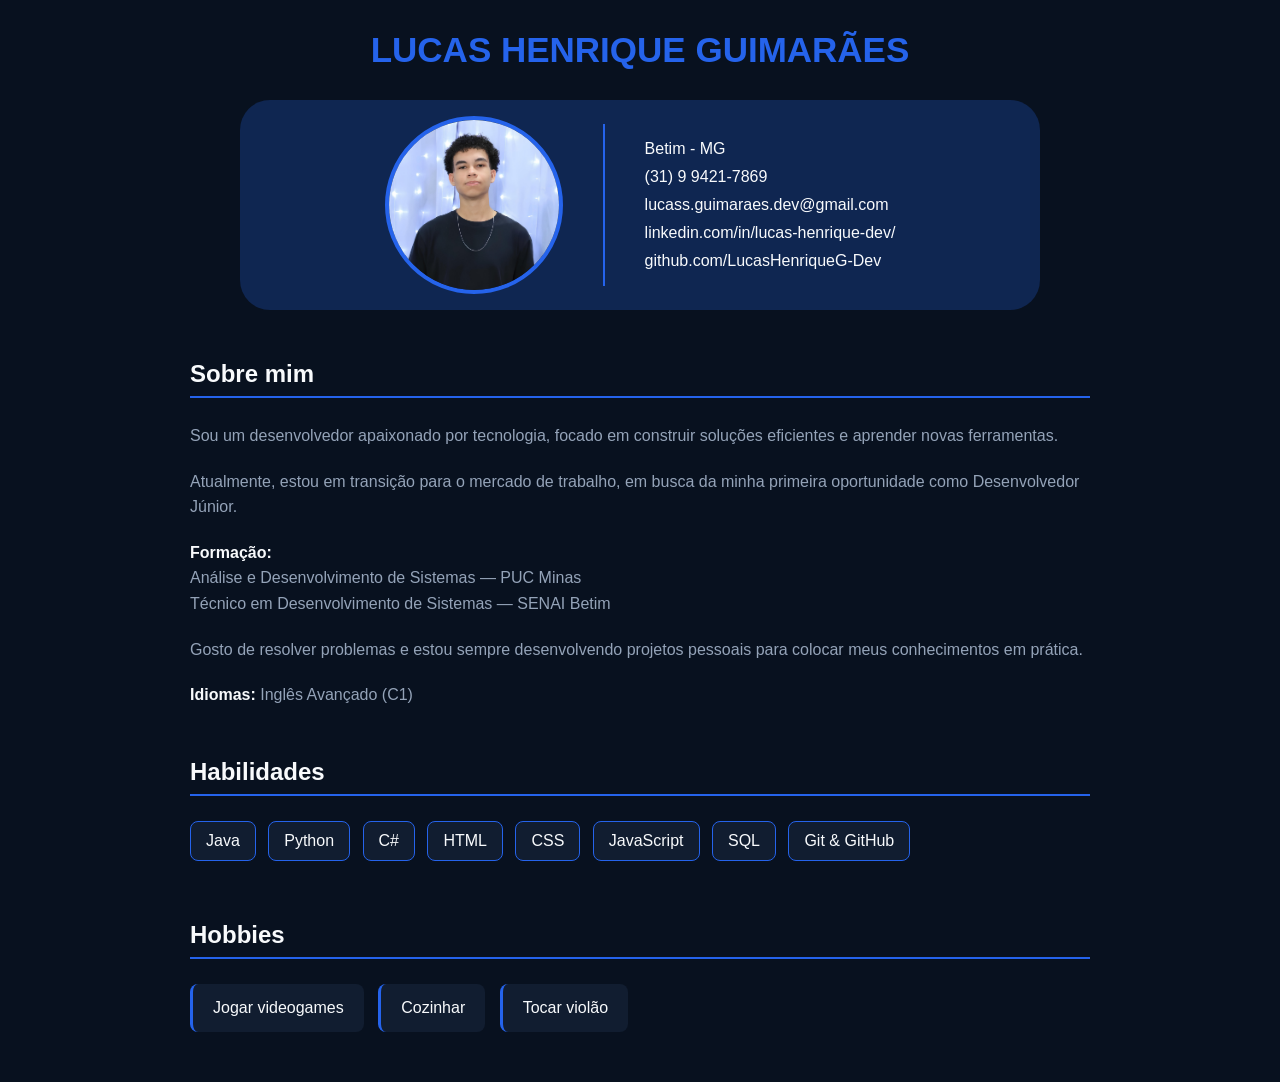
==== index.html @ 46bf3a0b "edição no html e css, fazendo a adição de algumas categorias" ====
<!DOCTYPE html>
<html lang="pt-br">

<head>
    <meta charset="UTF-8">
    <meta name="viewport" content="width=device-width, initial-scale=1.0">
    <title>Lucas Henrique</title>
    <link rel="stylesheet" href="style.css">
</head>

<body>

    <h1 id="nome_tit">LUCAS HENRIQUE GUIMARÃES</h1>

    <div class="imagem">

        <img src="fotos/ft001.jpeg" alt="Foto de perfil">

        <div id="cabecalho">
            <ul>
                <li> Betim - MG</li>
                <li> (31) 9 9421-7869</li>
                <li> lucass.guimaraes.dev@gmail.com</li>
                <li> linkedin.com/in/lucas-henrique-dev/</li>
                <li> github.com/LucasHenriqueG-Dev</li>
            </ul>
        </div>

    </div>


    <section>
        <h3>Sobre mim</h3>

        <div class="sobre-mim">

            <p>
                Sou um desenvolvedor apaixonado por tecnologia, focado em construir
                soluções eficientes e aprender novas ferramentas.
            </p>

            <p>
                Atualmente, estou em transição para o mercado de trabalho,
                em busca da minha primeira oportunidade como Desenvolvedor Júnior.
            </p>

            <p>
                <strong>Formação:</strong><br>
                Análise e Desenvolvimento de Sistemas — PUC Minas<br>
                Técnico em Desenvolvimento de Sistemas — SENAI Betim
            </p>

            <p>
                Gosto de resolver problemas e estou sempre desenvolvendo
                projetos pessoais para colocar meus conhecimentos em prática.
            </p>

            <p>
                <strong>Idiomas:</strong> Inglês Avançado (C1)
            </p>

        </div>
    </section>


    <section>
        <h3>Habilidades</h3>

        <div class="habilidades">

            <span>Java</span>
            <span>Python</span>
            <span>C#</span>
            <span>HTML</span>
            <span>CSS</span>
            <span>JavaScript</span>
            <span>SQL</span>
            <span>Git & GitHub</span>

        </div>
    </section>


    <section>
        <h3>Hobbies</h3>

        <div class="hobbies">

            <div> Jogar videogames</div>
            <div> Cozinhar</div>
            <div> Tocar violão</div>

        </div>
    </section>

</body>

</html>
---- style.css ----
body {
    font-family: Arial, sans-serif;
    background-color: #08111F;
    font-size: 16px;
    color: #94A3B8;

    width: 900px;
    margin: auto;
}



#nome_tit {
    text-align: center;
    color: #2563EB;
    font-size: 35px;
    margin-top: 30px;
    margin-bottom: 30px;
}
.imagem {
    background-color: #2564eb3f;
    border-radius: 30px;
    width: 800px;
    height: 210px;
    margin: auto;
    margin-bottom: 50px;
    display: flex;
    justify-content: center;
    align-items: center;
}


/* FOTO */

.imagem img {
    width: 170px;
    height: 170px;
    border-radius: 50%;
    object-fit: cover;
    border: 4px solid #2563EB;
}


#cabecalho {
    margin-left: 40px;
    padding-left: 40px;
    border-left: 2px solid #2563EB;
}

#cabecalho ul {
    list-style: none;
    padding: 0;
}

#cabecalho li {
    margin: 10px 0;
    color: #F8FAFC;
}


/* TÍTULOS */

h3 {
    color: #F8FAFC;
    font-size: 24px;
    border-bottom: 2px solid #2563EB;
    padding-bottom: 8px;
    margin-top: 40px;
    margin-bottom: 25px;
}



.sobre-mim {
    color: #94A3B8;
    line-height: 1.6;
    margin-bottom: 50px;
}

.sobre-mim p {
    margin-bottom: 20px;
}

strong {
    color: #F8FAFC;
}


.habilidades {
    margin-bottom: 50px;
}
.habilidades span {
    display: inline-block;
    background-color: #111D30;
    color: #F8FAFC;
    border: 1px solid #2563EB;
    border-radius: 8px;
    padding: 10px 15px;

    margin-right: 8px;
    margin-bottom: 10px;
}




.hobbies {
    margin-bottom: 50px;
}

.hobbies div {
    display: inline-block;

    background-color: #111D30;
    color: #F8FAFC;

    border-left: 3px solid #2563EB;
    border-radius: 8px;
    padding: 15px 20px;
    margin-right: 10px;
}
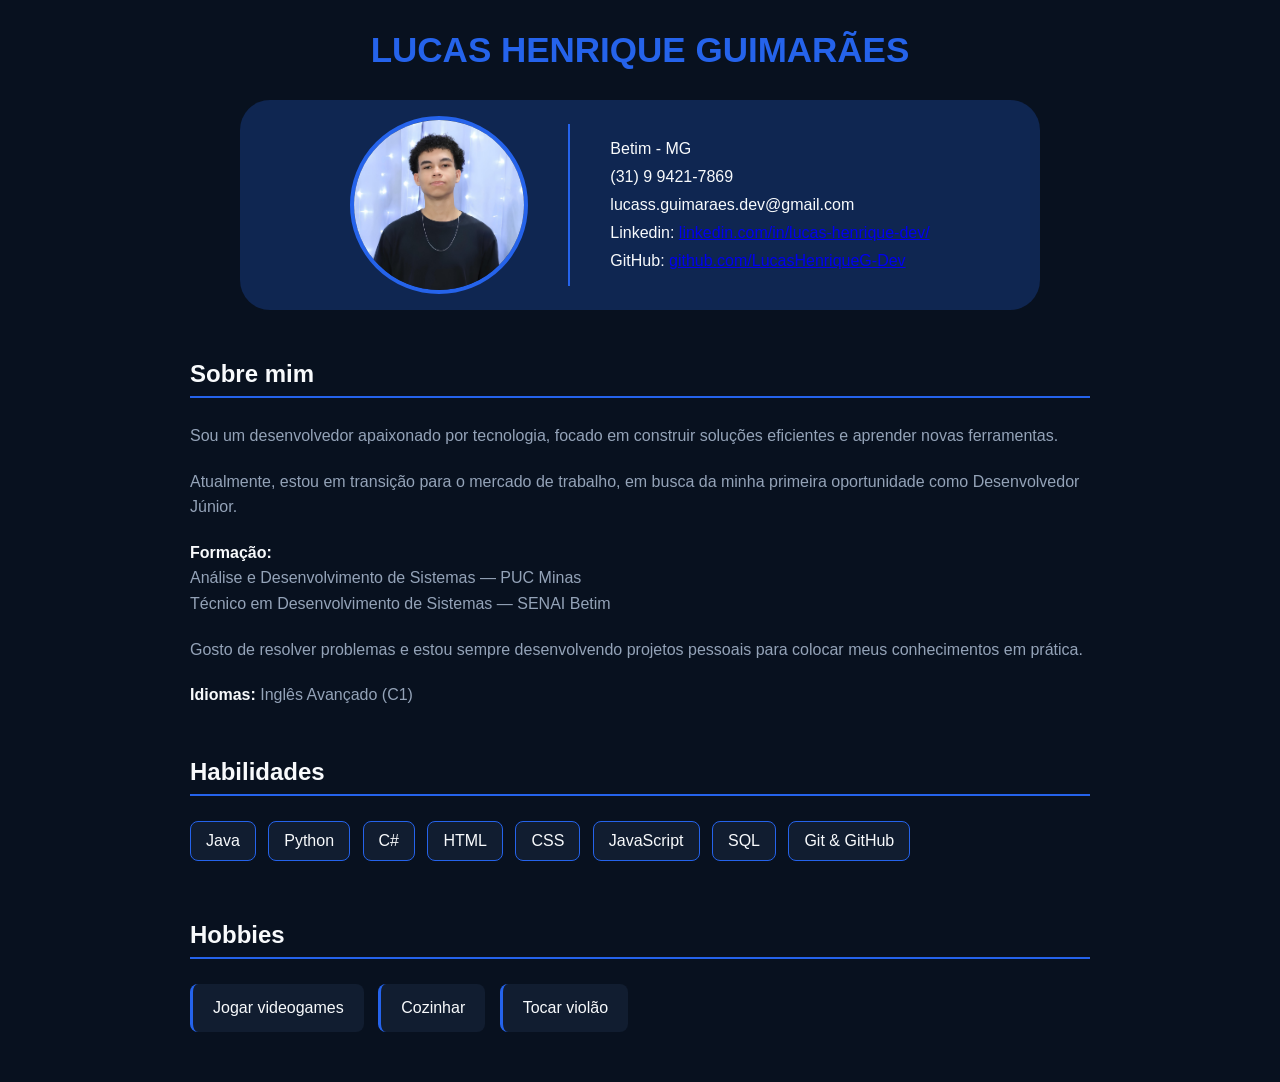
==== commit 6cf791b2: "add links" ====
--- a/index.html
+++ b/index.html
@@ -21,8 +21,19 @@
                 <li> Betim - MG</li>
                 <li> (31) 9 9421-7869</li>
                 <li> lucass.guimaraes.dev@gmail.com</li>
-                <li> linkedin.com/in/lucas-henrique-dev/</li>
-                <li> github.com/LucasHenriqueG-Dev</li>
+                <li>
+                    Linkedin:
+                    <a href="https://linkedin.com/in/lucas-henrique-dev/">
+                        linkedin.com/in/lucas-henrique-dev/
+                    </a>
+                </li>
+
+                <li>
+                    GitHub:
+                    <a href="https://github.com/LucasHenriqueG-Dev">
+                        github.com/LucasHenriqueG-Dev
+                    </a>
+                </li>
             </ul>
         </div>
 
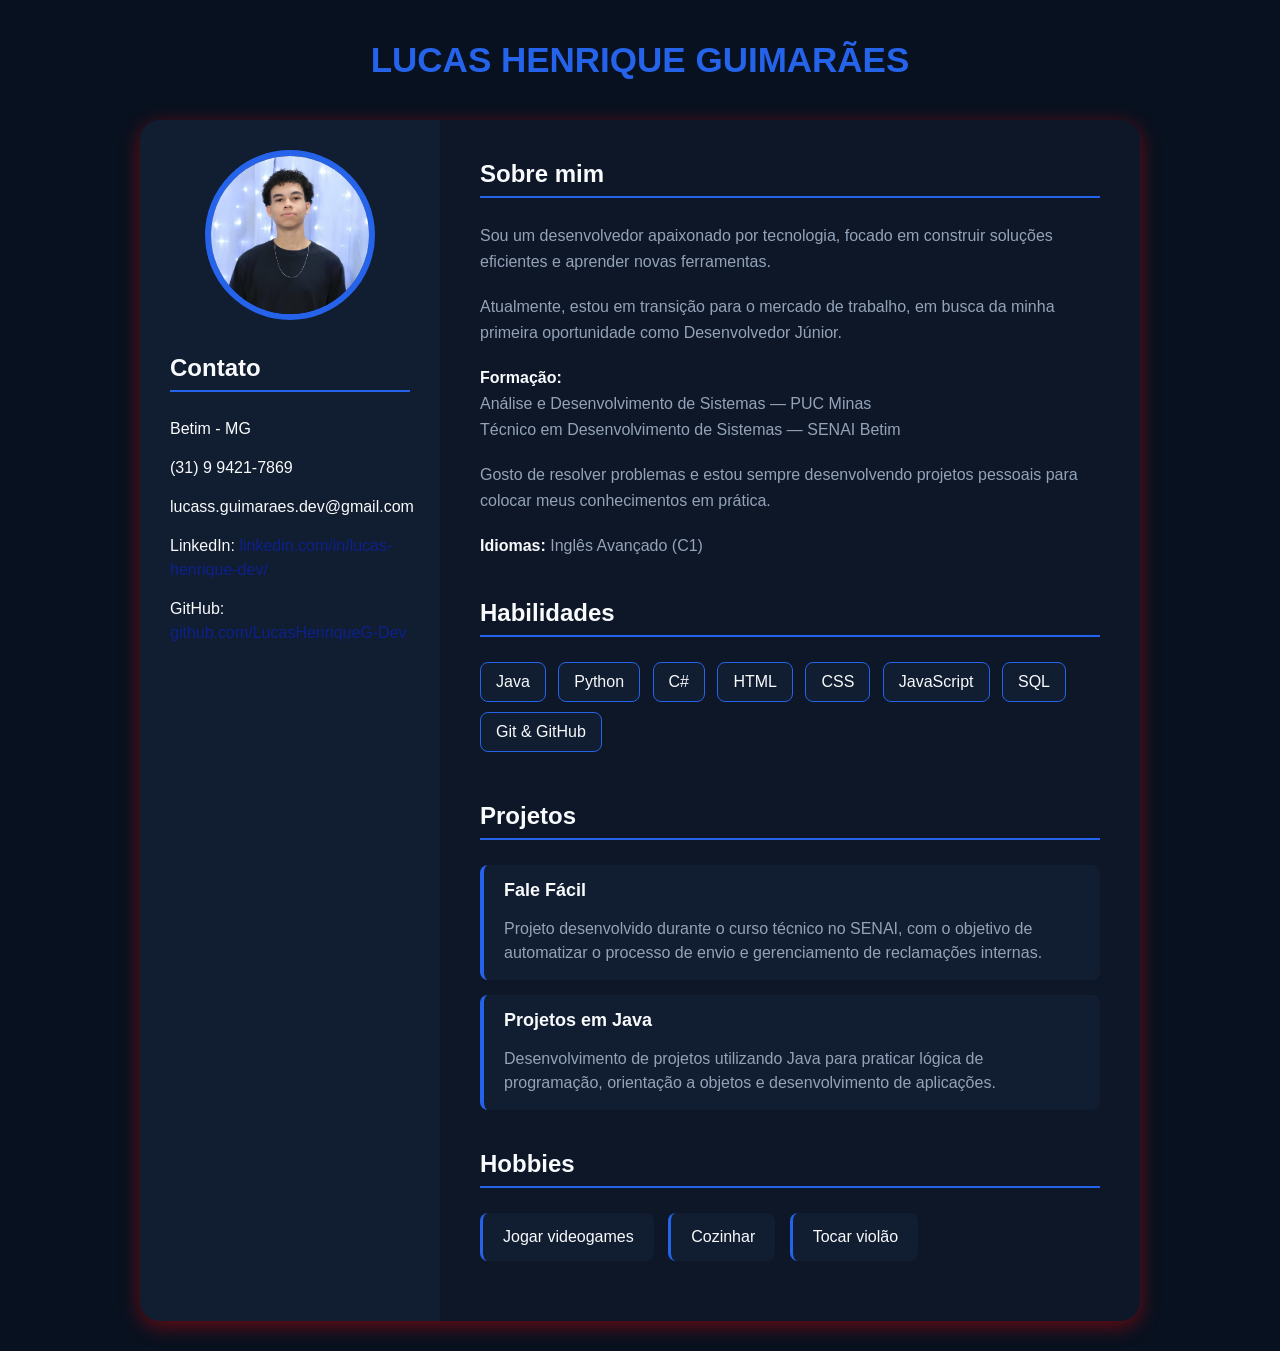
==== commit 19ffb8da: "alterei o desin" ====
--- a/index.html
+++ b/index.html
@@ -1,4 +1,5 @@
 <!DOCTYPE html>
+
 <html lang="pt-br">
 
 <head>
@@ -10,101 +11,148 @@
 
 <body>
 
-    <h1 id="nome_tit">LUCAS HENRIQUE GUIMARÃES</h1>
 
-    <div class="imagem">
+<h1 id="nome_tit">LUCAS HENRIQUE GUIMARÃES</h1>
 
-        <img src="fotos/ft001.jpeg" alt="Foto de perfil">
+<main class="container">
 
-        <div id="cabecalho">
+    
+    <aside class="lateral">
+
+        <img class="foto" src="fotos/ft001.jpeg" alt="Foto de perfil">
+
+        <div class="contato">
+
+            <h3>Contato</h3>
+
             <ul>
-                <li> Betim - MG</li>
-                <li> (31) 9 9421-7869</li>
-                <li> lucass.guimaraes.dev@gmail.com</li>
+                <li>Betim - MG</li>
+                <li>(31) 9 9421-7869</li>
+                <li>lucass.guimaraes.dev@gmail.com</li>
+
                 <li>
-                    Linkedin:
-                    <a href="https://linkedin.com/in/lucas-henrique-dev/">
+                    LinkedIn:
+                    <a href="https://linkedin.com/in/lucas-henrique-dev/" target="_blank">
                         linkedin.com/in/lucas-henrique-dev/
                     </a>
                 </li>
 
                 <li>
                     GitHub:
-                    <a href="https://github.com/LucasHenriqueG-Dev">
+                    <a href="https://github.com/LucasHenriqueG-Dev" target="_blank">
                         github.com/LucasHenriqueG-Dev
                     </a>
                 </li>
             </ul>
+
+            
         </div>
 
-    </div>
+    </aside>
 
 
-    <section>
-        <h3>Sobre mim</h3>
+   
+    <section class="conteudo">
 
-        <div class="sobre-mim">
+        <section>
+            <h3>Sobre mim</h3>
 
-            <p>
-                Sou um desenvolvedor apaixonado por tecnologia, focado em construir
-                soluções eficientes e aprender novas ferramentas.
-            </p>
+            <div class="sobre-mim">
 
-            <p>
-                Atualmente, estou em transição para o mercado de trabalho,
-                em busca da minha primeira oportunidade como Desenvolvedor Júnior.
-            </p>
+                <p>
+                    Sou um desenvolvedor apaixonado por tecnologia, focado em construir
+                    soluções eficientes e aprender novas ferramentas.
+                </p>
 
-            <p>
-                <strong>Formação:</strong><br>
-                Análise e Desenvolvimento de Sistemas — PUC Minas<br>
-                Técnico em Desenvolvimento de Sistemas — SENAI Betim
-            </p>
+                <p>
+                    Atualmente, estou em transição para o mercado de trabalho,
+                    em busca da minha primeira oportunidade como Desenvolvedor Júnior.
+                </p>
 
-            <p>
-                Gosto de resolver problemas e estou sempre desenvolvendo
-                projetos pessoais para colocar meus conhecimentos em prática.
-            </p>
+                <p>
+                    <strong>Formação:</strong><br>
+                    Análise e Desenvolvimento de Sistemas — PUC Minas<br>
+                    Técnico em Desenvolvimento de Sistemas — SENAI Betim
+                </p>
 
-            <p>
-                <strong>Idiomas:</strong> Inglês Avançado (C1)
-            </p>
+                <p>
+                    Gosto de resolver problemas e estou sempre desenvolvendo
+                    projetos pessoais para colocar meus conhecimentos em prática.
+                </p>
 
-        </div>
+                <p>
+                    <strong>Idiomas:</strong> Inglês Avançado (C1)
+                </p>
+
+            </div>
+        </section>
+
+
+        <section>
+            <h3>Habilidades</h3>
+
+            <div class="habilidades">
+
+                <span>Java</span>
+                <span>Python</span>
+                <span>C#</span>
+                <span>HTML</span>
+                <span>CSS</span>
+                <span>JavaScript</span>
+                <span>SQL</span>
+                <span>Git & GitHub</span>
+
+            </div>
+        </section>
+
+
+        <section>
+            <h3>Projetos</h3>
+
+            <div class="projetos">
+
+                <div class="projeto">
+                    <h4>Fale Fácil</h4>
+
+                    <p>
+                        Projeto desenvolvido durante o curso técnico no SENAI,
+                        com o objetivo de automatizar o processo de envio e
+                        gerenciamento de reclamações internas.
+                    </p>
+                </div>
+
+                <div class="projeto">
+                    <h4>Projetos em Java</h4>
+
+                    <p>
+                        Desenvolvimento de projetos utilizando Java para
+                        praticar lógica de programação, orientação a objetos
+                        e desenvolvimento de aplicações.
+                    </p>
+                </div>
+
+            </div>
+        </section>
+
+
+        <section>
+            <h3>Hobbies</h3>
+
+            <div class="hobbies">
+
+                <div>Jogar videogames</div>
+                <div>Cozinhar</div>
+                <div>Tocar violão</div>
+
+            </div>
+
+        </section>
+
     </section>
 
+</main>
 
-    <section>
-        <h3>Habilidades</h3>
-
-        <div class="habilidades">
-
-            <span>Java</span>
-            <span>Python</span>
-            <span>C#</span>
-            <span>HTML</span>
-            <span>CSS</span>
-            <span>JavaScript</span>
-            <span>SQL</span>
-            <span>Git & GitHub</span>
-
-        </div>
-    </section>
-
-
-    <section>
-        <h3>Hobbies</h3>
-
-        <div class="hobbies">
-
-            <div> Jogar videogames</div>
-            <div> Cozinhar</div>
-            <div> Tocar violão</div>
-
-        </div>
-    </section>
 
 </body>
 
 </html>
-
--- a/style.css
+++ b/style.css
@@ -1,121 +1,235 @@
+* {
+  box-sizing: border-box;
+  }
+
 body {
-    font-family: Arial, sans-serif;
-    background-color: #08111F;
-    font-size: 16px;
-    color: #94A3B8;
-
-    width: 900px;
-    margin: auto;
+font-family: Arial, sans-serif;
+background-color: #08111F;
+font-size: 16px;
+color: #94A3B8;
+
+
+width: 1000px;
+margin: auto;
+padding: 30px 0;
+
+
 }
 
 
 
 #nome_tit {
-    text-align: center;
-    color: #2563EB;
-    font-size: 35px;
-    margin-top: 30px;
-    margin-bottom: 30px;
-}
-.imagem {
-    background-color: #2564eb3f;
-    border-radius: 30px;
-    width: 800px;
-    height: 210px;
-    margin: auto;
-    margin-bottom: 50px;
-    display: flex;
-    justify-content: center;
-    align-items: center;
-}
-
-
-/* FOTO */
-
-.imagem img {
-    width: 170px;
-    height: 170px;
-    border-radius: 50%;
-    object-fit: cover;
-    border: 4px solid #2563EB;
-}
-
-
-#cabecalho {
-    margin-left: 40px;
-    padding-left: 40px;
-    border-left: 2px solid #2563EB;
-}
-
-#cabecalho ul {
-    list-style: none;
-    padding: 0;
-}
-
-#cabecalho li {
-    margin: 10px 0;
-    color: #F8FAFC;
-}
-
-
-/* TÍTULOS */
+text-align: center;
+color: #2563EB;
+font-size: 35px;
+margin-top: 10px;
+margin-bottom: 40px;
+}
+
+
+
+.container {
+display: flex;
+background-color: #0D1728;
+border-radius: 20px;
+overflow: hidden;
+box-shadow: 0 5px 20px rgba(255, 0, 0, 0.4);
+}
+
+
+
+.lateral {
+width: 30%;
+padding: 30px;
+background-color: #111D30;
+text-align: center;
+}
+
+
+
+.foto {
+width: 170px;
+height: 170px;
+border-radius: 50%;
+object-fit: cover;
+
+
+border: 6px solid #2563EB;
+
+margin-bottom: 20px;
+
+
+}
+
+
+
+.contato {
+text-align: left;
+}
+
+.contato h3 {
+margin-top: 10px;
+}
+
+.contato ul {
+list-style: none;
+padding: 0;
+}
+
+.contato li {
+margin: 15px 0;
+color: #F8FAFC;
+line-height: 1.5;
+}
+
+
+
+a {
+color: #0d218ff5;
+text-decoration: none;
+transition: 0.3s;
+}
+
+a:hover {
+color: #93C5FD;
+text-decoration: underline;
+}
+
+
+
+.conteudo {
+width: 70%;
+padding: 30px 40px;
+}
+
+
 
 h3 {
-    color: #F8FAFC;
-    font-size: 24px;
-    border-bottom: 2px solid #2563EB;
-    padding-bottom: 8px;
-    margin-top: 40px;
-    margin-bottom: 25px;
+color: #F8FAFC;
+font-size: 24px;
+
+
+border-bottom: 2px solid #2563EB;
+
+padding-bottom: 8px;
+
+margin-top: 10px;
+margin-bottom: 25px;
+
+
 }
 
 
 
 .sobre-mim {
-    color: #94A3B8;
-    line-height: 1.6;
-    margin-bottom: 50px;
+color: #94A3B8;
+line-height: 1.6;
+margin-bottom: 40px;
 }
 
 .sobre-mim p {
-    margin-bottom: 20px;
+margin-bottom: 20px;
 }
 
 strong {
-    color: #F8FAFC;
-}
+color: #F8FAFC;
+}
+
 
 
 .habilidades {
-    margin-bottom: 50px;
-}
+margin-bottom: 40px;
+}
+
 .habilidades span {
-    display: inline-block;
-    background-color: #111D30;
-    color: #F8FAFC;
-    border: 1px solid #2563EB;
-    border-radius: 8px;
-    padding: 10px 15px;
-
-    margin-right: 8px;
-    margin-bottom: 10px;
-}
-
+display: inline-block;
+
+
+background-color: #111D30;
+color: #F8FAFC;
+
+border: 1px solid #2563EB;
+border-radius: 8px;
+
+padding: 10px 15px;
+
+margin-right: 8px;
+margin-bottom: 10px;
+
+transition: 0.3s;
+
+
+}
+
+.habilidades span:hover {
+background-color: #2563EB;
+transform: translateY(-3px);
+}
+
+
+
+.projetos {
+margin-bottom: 40px;
+}
+
+.projeto {
+background-color: #111D30;
+
+
+border-left: 4px solid #2563EB;
+border-radius: 8px;
+
+padding: 15px 20px;
+margin-bottom: 15px;
+
+transition: 0.3s;
+
+
+}
+
+.projeto:hover {
+transform: translateX(5px);
+}
+
+.projeto h4 {
+color: #F8FAFC;
+margin-top: 0;
+margin-bottom: 10px;
+font-size: 18px;
+}
+
+.projeto p {
+line-height: 1.5;
+margin-bottom: 0;
+}
 
 
 
 .hobbies {
-    margin-bottom: 50px;
+margin-bottom: 20px;
 }
 
 .hobbies div {
-    display: inline-block;
-
-    background-color: #111D30;
-    color: #F8FAFC;
-
-    border-left: 3px solid #2563EB;
-    border-radius: 8px;
-    padding: 15px 20px;
-    margin-right: 10px;
-}+display: inline-block;
+
+
+background-color: #111D30;
+color: #F8FAFC;
+
+border-left: 3px solid #2563EB;
+border-radius: 8px;
+
+padding: 15px 20px;
+
+margin-right: 10px;
+margin-bottom: 10px;
+
+transition: 0.3s;
+
+
+}
+
+.hobbies div:hover {
+transform: translateY(-3px);
+border-left-width: 6px;
+}
